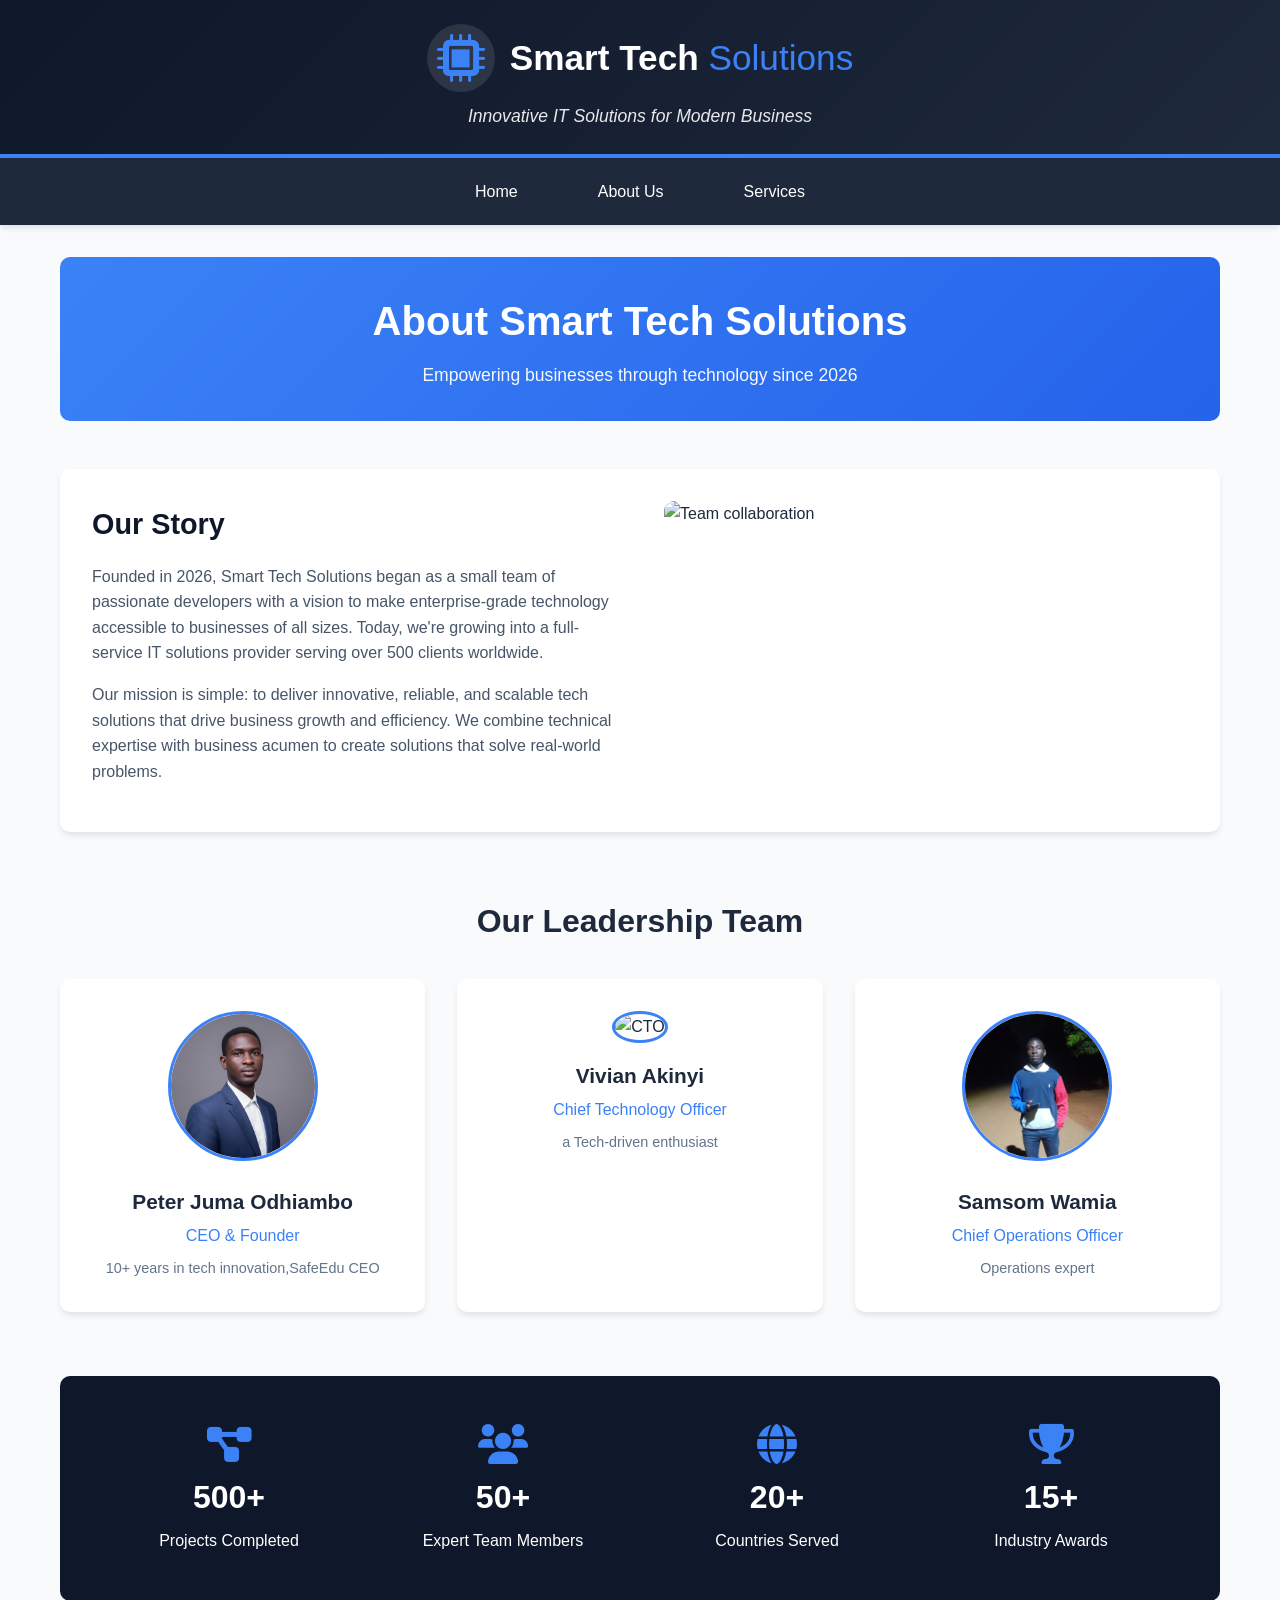
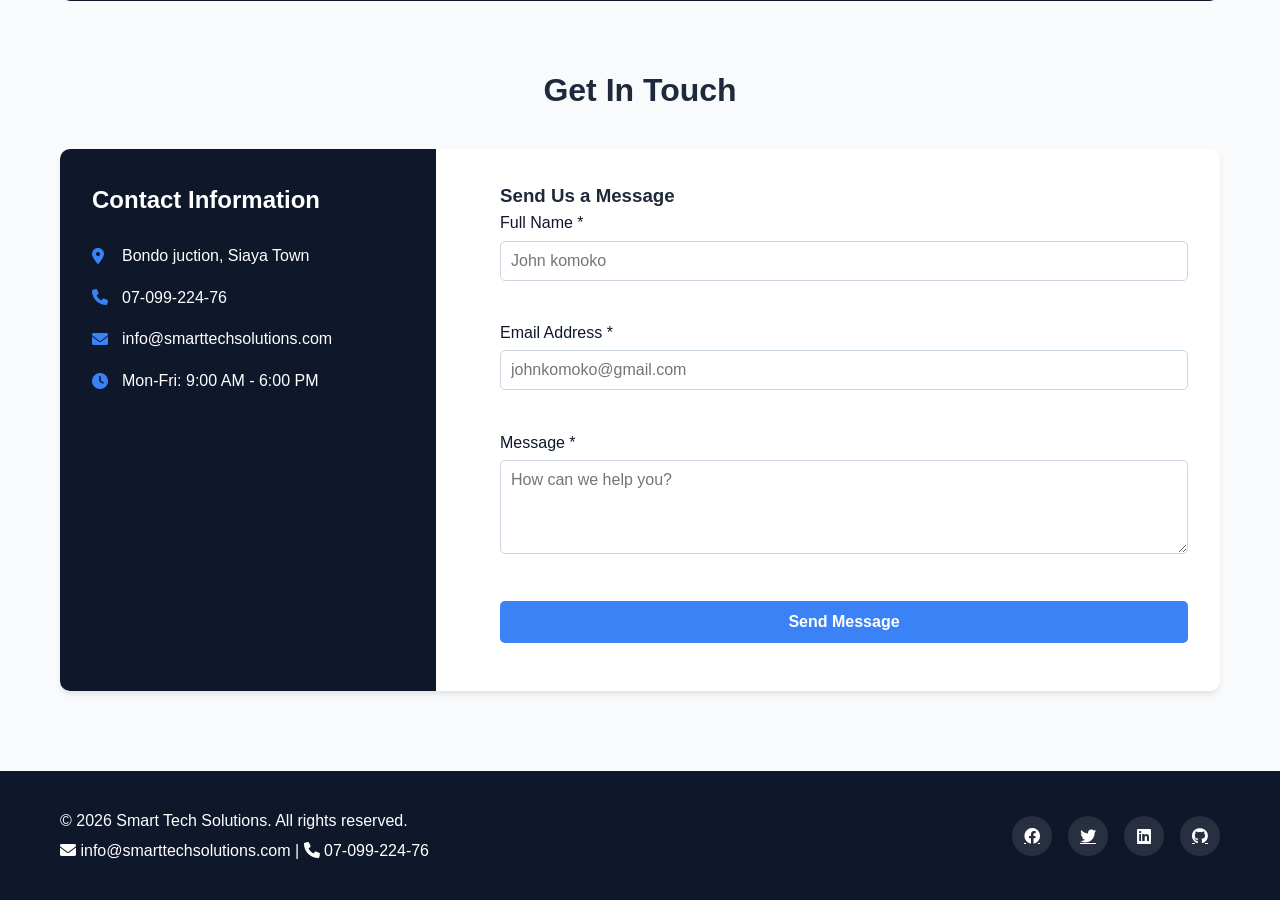
==== About.html @ 4528a43b "first commit" ====
<!DOCTYPE html>
<html lang="en">
<head>
    <meta charset="UTF-8">
    <meta name="viewport" content="width=device-width, initial-scale=1.0">
    <title>Smart Tech Solutions - About Us</title>
    <link rel="stylesheet" href="style.css">
    <link rel="stylesheet" href="https://cdnjs.cloudflare.com/ajax/libs/font-awesome/6.0.0-beta3/css/all.min.css">
</head>
<body>
    <header>
        <div class="container header-container">
            <div class="logo">
                <i class="fas fa-microchip"></i>
                <h1>Smart Tech <span>Solutions</span></h1>
            </div>
            <p class="tagline">Innovative IT Solutions for Modern Business</p>
        </div>
    </header>

    <nav>
        <div class="container nav-container">
            <ul class="nav-links">
                <li><a href="Home.html">Home</a></li>
                <li><a href="about.html" class="active">About Us</a></li>
                <li><a href="services.html">Services</a></li>
            </ul>
        </div>
    </nav>

    <main>
        <div class="container">
            <!-- About Hero -->
            <section class="page-header">
                <h2>About Smart Tech Solutions</h2>
                <p>Empowering businesses through technology since 2026</p>
            </section>

            <!-- Company Story -->
            <section class="about-story">
                <div class="story-content">
                    <h3>Our Story</h3>
                    <p>Founded in 2026, Smart Tech Solutions began as a small team of passionate developers with a vision to make enterprise-grade technology accessible to businesses of all sizes. Today, we're growing into a full-service IT solutions provider serving over 500 clients worldwide.</p>
                    <p>Our mission is simple: to deliver innovative, reliable, and scalable tech solutions that drive business growth and efficiency. We combine technical expertise with business acumen to create solutions that solve real-world problems.</p>
                </div>
                <div class="story-image">
                    <img src="https://images.unsplash.com/photo-1522071820081-009f0129c71c?w=600&auto=format&fit=crop" alt="Team collaboration">
                </div>
            </section>

            <!-- Team Section -->
            <section class="team">
                <h3>Our Leadership Team</h3>
                <div class="team-grid">
                    <div class="team-member">
                        <img src="images/image.png" alt="CEO">
                        <h4>Peter Juma Odhiambo</h4>
                        <p>CEO & Founder</p>
                        <p class="bio">10+ years in tech innovation,SafeEdu CEO</p>
                    </div>
                    <div class="team-member">
                        <img src="https://images.unsplash.com/photo-1573496359142-b8d87734a5a2?w=400&auto=format&fit=crop" alt="CTO">
                         <h4>Vivian Akinyi</h4>
                        <p>Chief Technology Officer</p>
                        <p class="bio">a Tech-driven enthusiast</p>
                    </div>
                    <div class="team-member">
                        <img src="images/sam.jpeg" alt="COO">
                        <h4>Samsom Wamia</h4>
                        <p>Chief Operations Officer</p>
                        <p class="bio">Operations expert</p>
                    </div>
                </div>
            </section>

            <!-- Stats Section -->
            <section class="stats">
                <div class="stat-item">
                    <i class="fas fa-project-diagram"></i>
                    <h4>500+</h4>
                    <p>Projects Completed</p>
                </div>
                <div class="stat-item">
                    <i class="fas fa-users"></i>
                    <h4>50+</h4>
                    <p>Expert Team Members</p>
                </div>
                <div class="stat-item">
                    <i class="fas fa-globe"></i>
                    <h4>20+</h4>
                    <p>Countries Served</p>
                </div>
                <div class="stat-item">
                    <i class="fas fa-trophy"></i>
                    <h4>15+</h4>
                    <p>Industry Awards</p>
                </div>
            </section>

            <!-- Contact Form Section (same as home page) -->
            <section class="contact-section">
                <h2>Get In Touch</h2>
                <div class="contact-container">
                    <div class="contact-info">
                        <h3>Contact Information</h3>
                        <p><i class="fas fa-map-marker-alt"></i>  Bondo juction, Siaya Town</p>
                        <p><i class="fas fa-phone"></i> 07-099-224-76</p>
                        <p><i class="fas fa-envelope"></i> info@smarttechsolutions.com</p>
                        <p><i class="fas fa-clock"></i> Mon-Fri: 9:00 AM - 6:00 PM</p>
                    </div>
                    <div class="contact-form">
                        <h3>Send Us a Message</h3>
                        <form id="contactForm">
                            <div class="form-group">
                                <label for="name">Full Name *</label>
                                <input type="text" id="name" name="name" placeholder="John komoko">
                                <small class="error-message" id="nameError"></small>
                            </div>
                            <div class="form-group">
                                <label for="email">Email Address *</label>
                                <input type="email" id="email" name="email" placeholder="johnkomoko@gmail.com">
                                <small class="error-message" id="emailError"></small>
                            </div>
                            <div class="form-group">
                                <label for="message">Message *</label>
                                <textarea id="message" name="message" rows="4" placeholder="How can we help you?"></textarea>
                                <small class="error-message" id="messageError"></small>
                            </div>
                            <button type="submit" class="btn-submit">Send Message</button>
                            <p id="formSuccess" class="success-message"></p>
                        </form>
                    </div>
                </div>
            </section>
        </div>
    </main>

    <footer>
        <div class="container footer-container">
            <div class="footer-info">
                <p>&copy; 2026 Smart Tech Solutions. All rights reserved.</p>
                <p><i class="fas fa-envelope"></i> info@smarttechsolutions.com | <i class="fas fa-phone"></i> 07-099-224-76</p>
            </div>
            <div class="social-links">
                <a href="#"><i class="fab fa-facebook"></i></a>
                <a href="#"><i class="fab fa-twitter"></i></a>
                <a href="#"><i class="fab fa-linkedin"></i></a>
                <a href="#"><i class="fab fa-github"></i></a>
            </div>
        </div>
    </footer>

    <script src="script.js"></script>
</body>
</html>
---- style.css ----
/* ===== style.css - Smart Tech Solutions ===== */

* {
    margin: 0;
    padding: 0;
    box-sizing: border-box;
    font-family: 'Segoe UI', Tahoma, Geneva, Verdana, sans-serif;
}

body {
    background-color: #f8fafc;
    color: #1e293b;
    line-height: 1.6;
    min-height: 100vh;
    display: flex;
    flex-direction: column;
}

.container {
    max-width: 1200px;
    margin: 0 auto;
    padding: 0 20px;
    width: 100%;
}

/* ===== Header Styles ===== */
header {
    background: linear-gradient(135deg, #0f172a 0%, #1e293b 100%);
    color: white;
    padding: 1.5rem 0;
    border-bottom: 4px solid #3b82f6;
}

.header-container {
    display: flex;
    flex-direction: column;
    align-items: center;
    text-align: center;
}

.logo {
    display: flex;
    align-items: center;
    gap: 15px;
    margin-bottom: 10px;
}

.logo i {
    font-size: 3rem;
    color: #3b82f6;
    background: rgba(255, 255, 255, 0.1);
    padding: 10px;
    border-radius: 50%;
}

.logo h1 {
    font-size: 2.2rem;
    font-weight: 600;
}

.logo h1 span {
    color: #3b82f6;
    font-weight: 300;
}

.tagline {
    font-size: 1.1rem;
    opacity: 0.9;
    font-style: italic;
}

/* ===== Navigation ===== */
nav {
    background-color: #1e293b;
    padding: 0.5rem 0;
    position: sticky;
    top: 0;
    z-index: 100;
    box-shadow: 0 4px 6px -1px rgba(0, 0, 0, 0.1);
}

.nav-container ul {
    display: flex;
    justify-content: center;
    list-style: none;
    gap: 2rem;
    flex-wrap: wrap;
}

.nav-links li a {
    color: white;
    text-decoration: none;
    font-weight: 500;
    padding: 0.8rem 1.5rem;
    border-radius: 30px;
    transition: all 0.3s ease;
    display: inline-block;
}

.nav-links li a:hover {
    background-color: #3b82f6;
    transform: translateY(-2px);
}

.nav-links li a.active {
    background-color: #3b82f6;
    box-shadow: 0 4px 10px rgba(59, 130, 246, 0.3);
}

/* ===== Main Content ===== */
main {
    flex: 1;
    padding: 2rem 0 3rem;
}

/* Hero Section */
.hero {
    display: grid;
    grid-template-columns: 1fr 1fr;
    gap: 3rem;
    align-items: center;
    margin-bottom: 4rem;
    background: white;
    border-radius: 20px;
    padding: 2rem;
    box-shadow: 0 10px 30px rgba(0, 0, 0, 0.05);
}

.hero-content h2 {
    font-size: 2.5rem;
    color: #0f172a;
    margin-bottom: 1rem;
    line-height: 1.2;
}

.hero-content p {
    font-size: 1.1rem;
    color: #475569;
    margin-bottom: 2rem;
}

.btn-primary {
    display: inline-block;
    background: #3b82f6;
    color: white;
    padding: 12px 30px;
    border-radius: 30px;
    text-decoration: none;
    font-weight: 600;
    transition: all 0.3s;
    border: none;
    cursor: pointer;
    box-shadow: 0 4px 10px rgba(59, 130, 246, 0.3);
}

.btn-primary:hover {
    background: #2563eb;
    transform: translateY(-2px);
    box-shadow: 0 6px 15px rgba(59, 130, 246, 0.4);
}

.hero-image img {
    width: 100%;
    border-radius: 10px;
    box-shadow: 0 20px 25px -5px rgba(0, 0, 0, 0.1);
}

/* Features Section */
.features {
    text-align: center;
    margin-bottom: 4rem;
}

.features h2 {
    font-size: 2rem;
    color: #0f172a;
    margin-bottom: 2rem;
    position: relative;
    display: inline-block;
}

.features h2:after {
    content: '';
    position: absolute;
    bottom: -10px;
    left: 50%;
    transform: translateX(-50%);
    width: 60px;
    height: 3px;
    background: #3b82f6;
}

.features-grid {
    display: grid;
    grid-template-columns: repeat(auto-fit, minmax(250px, 1fr));
    gap: 2rem;
    margin-top: 2rem;
}

.feature-card {
    background: white;
    padding: 2rem;
    border-radius: 10px;
    box-shadow: 0 4px 6px -1px rgba(0, 0, 0, 0.1);
    transition: transform 0.3s;
}

.feature-card:hover {
    transform: translateY(-5px);
    box-shadow: 0 20px 25px -5px rgba(0, 0, 0, 0.1);
}

.feature-card i {
    font-size: 2.5rem;
    color: #3b82f6;
    margin-bottom: 1rem;
}

.feature-card h3 {
    margin-bottom: 0.5rem;
    color: #0f172a;
}

/* Gallery / Image Row */
.image-row {
    display: grid;
    grid-template-columns: repeat(auto-fit, minmax(300px, 1fr));
    gap: 1.5rem;
    margin: 2rem 0;
}

.image-row img {
    width: 100%;
    height: 250px;
    object-fit: cover;
    border-radius: 10px;
    box-shadow: 0 4px 6px -1px rgba(0, 0, 0, 0.1);
    transition: transform 0.3s;
}

.image-row img:hover {
    transform: scale(1.02);
}

/* Page Header */
.page-header {
    text-align: center;
    margin-bottom: 3rem;
    padding: 2rem;
    background: linear-gradient(135deg, #3b82f6 0%, #2563eb 100%);
    color: white;
    border-radius: 10px;
}

.page-header h2 {
    font-size: 2.5rem;
    margin-bottom: 0.5rem;
}

.page-header p {
    font-size: 1.1rem;
    opacity: 0.95;
}

/* About Page */
.about-story {
    display: grid;
    grid-template-columns: 1fr 1fr;
    gap: 3rem;
    margin-bottom: 4rem;
    background: white;
    padding: 2rem;
    border-radius: 10px;
    box-shadow: 0 4px 6px -1px rgba(0, 0, 0, 0.1);
}

.story-content h3 {
    font-size: 1.8rem;
    color: #0f172a;
    margin-bottom: 1rem;
}

.story-content p {
    margin-bottom: 1rem;
    color: #475569;
}

.story-image img {
    width: 100%;
    border-radius: 10px;
    height: 100%;
    object-fit: cover;
}

/* Team Section */
.team {
    margin-bottom: 4rem;
}

.team h3 {
    text-align: center;
    font-size: 2rem;
    margin-bottom: 2rem;
}

.team-grid {
    display: grid;
    grid-template-columns: repeat(auto-fit, minmax(280px, 1fr));
    gap: 2rem;
}

.team-member {
    text-align: center;
    background: white;
    padding: 2rem;
    border-radius: 10px;
    box-shadow: 0 4px 6px -1px rgba(0, 0, 0, 0.1);
}

.team-member img {
    width: 150px;
    height: 150px;
    border-radius: 50%;
    object-fit: cover;
    margin-bottom: 1rem;
    border: 3px solid #3b82f6;
}

.team-member h4 {
    font-size: 1.3rem;
    margin-bottom: 0.3rem;
}

.team-member p {
    color: #3b82f6;
    font-weight: 500;
}

.team-member .bio {
    color: #64748b;
    font-size: 0.9rem;
    margin-top: 0.5rem;
}

/* Stats Section */
.stats {
    display: grid;
    grid-template-columns: repeat(auto-fit, minmax(200px, 1fr));
    gap: 2rem;
    margin-bottom: 4rem;
    background: #0f172a;
    padding: 3rem;
    border-radius: 10px;
    color: white;
}

.stat-item {
    text-align: center;
}

.stat-item i {
    font-size: 2.5rem;
    color: #3b82f6;
    margin-bottom: 0.5rem;
}

.stat-item h4 {
    font-size: 2rem;
    margin-bottom: 0.3rem;
}

/* Services Page */
.services-grid {
    display: grid;
    grid-template-columns: repeat(auto-fit, minmax(350px, 1fr));
    gap: 2rem;
    margin-bottom: 4rem;
}

.service-card {
    background: white;
    padding: 2rem;
    border-radius: 10px;
    box-shadow: 0 4px 6px -1px rgba(0, 0, 0, 0.1);
    transition: transform 0.3s;
}

.service-card:hover {
    transform: translateY(-5px);
    box-shadow: 0 20px 25px -5px rgba(0, 0, 0, 0.1);
}

.service-card i {
    font-size: 2.5rem;
    color: #3b82f6;
    margin-bottom: 1rem;
}

.service-card h3 {
    font-size: 1.4rem;
    margin-bottom: 1rem;
    color: #0f172a;
}

.service-card p {
    color: #475569;
    margin-bottom: 1rem;
}

.service-features {
    list-style: none;
}

.service-features li {
    margin: 0.5rem 0;
    color: #475569;
}

.service-features i {
    font-size: 1rem;
    color: #10b981;
    margin-right: 0.5rem;
}

/* Contact Section */
.contact-section {
    margin-top: 4rem;
}

.contact-section h2 {
    text-align: center;
    font-size: 2rem;
    margin-bottom: 2rem;
}

.contact-container {
    display: grid;
    grid-template-columns: 1fr 2fr;
    gap: 2rem;
    background: white;
    border-radius: 10px;
    overflow: hidden;
    box-shadow: 0 4px 6px -1px rgba(0, 0, 0, 0.1);
}

.contact-info {
    background: #0f172a;
    color: white;
    padding: 2rem;
}

.contact-info h3 {
    font-size: 1.5rem;
    margin-bottom: 1.5rem;
}

.contact-info p {
    margin: 1rem 0;
    display: flex;
    align-items: center;
    gap: 10px;
}

.contact-info i {
    color: #3b82f6;
    width: 20px;
}

.contact-form {
    padding: 2rem;
}

.form-group {
    margin-bottom: 1rem;
}

.form-group label {
    display: block;
    margin-bottom: 0.3rem;
    font-weight: 500;
    color: #0f172a;
}

.form-group input,
.form-group textarea {
    width: 100%;
    padding: 10px;
    border: 1px solid #cbd5e1;
    border-radius: 5px;
    font-size: 1rem;
    transition: border-color 0.3s;
}

.form-group input:focus,
.form-group textarea:focus {
    outline: none;
    border-color: #3b82f6;
    box-shadow: 0 0 0 3px rgba(59, 130, 246, 0.1);
}

.error-message {
    color: #dc2626;
    font-size: 0.85rem;
    margin-top: 0.2rem;
    display: block;
    min-height: 20px;
}

.success-message {
    color: #10b981;
    font-weight: 500;
    margin-top: 1rem;
    text-align: center;
}

.btn-submit {
    background: #3b82f6;
    color: white;
    border: none;
    padding: 12px 30px;
    border-radius: 5px;
    font-size: 1rem;
    font-weight: 600;
    cursor: pointer;
    transition: all 0.3s;
    width: 100%;
}

.btn-submit:hover {
    background: #2563eb;
}

/* Footer */
footer {
    background: #0f172a;
    color: white;
    padding: 2rem 0;
    margin-top: 2rem;
}

.footer-container {
    display: flex;
    justify-content: space-between;
    align-items: center;
    flex-wrap: wrap;
    gap: 1rem;
}

.footer-info p {
    margin: 0.3rem 0;
}

.social-links {
    display: flex;
    gap: 1rem;
}

.social-links a {
    color: white;
    background: rgba(255, 255, 255, 0.1);
    width: 40px;
    height: 40px;
    border-radius: 50%;
    display: flex;
    align-items: center;
    justify-content: center;
    transition: all 0.3s;
}

.social-links a:hover {
    background: #3b82f6;
    transform: translateY(-3px);
}

/* Responsive Design */
@media (max-width: 768px) {
    .hero {
        grid-template-columns: 1fr;
    }
    
    .about-story {
        grid-template-columns: 1fr;
    }
    
    .contact-container {
        grid-template-columns: 1fr;
    }
    
    .nav-container ul {
        gap: 0.5rem;
    }
    
    .nav-links li a {
        padding: 0.5rem 1rem;
        font-size: 0.9rem;
    }
    
    .logo h1 {
        font-size: 1.8rem;
    }
    
    .stats {
        grid-template-columns: 1fr 1fr;
    }
}

@media (max-width: 480px) {
    .stats {
        grid-template-columns: 1fr;
    }
    
    .footer-container {
        flex-direction: column;
        text-align: center;
    }
    
    .hero-content h2 {
        font-size: 2rem;
    }
}
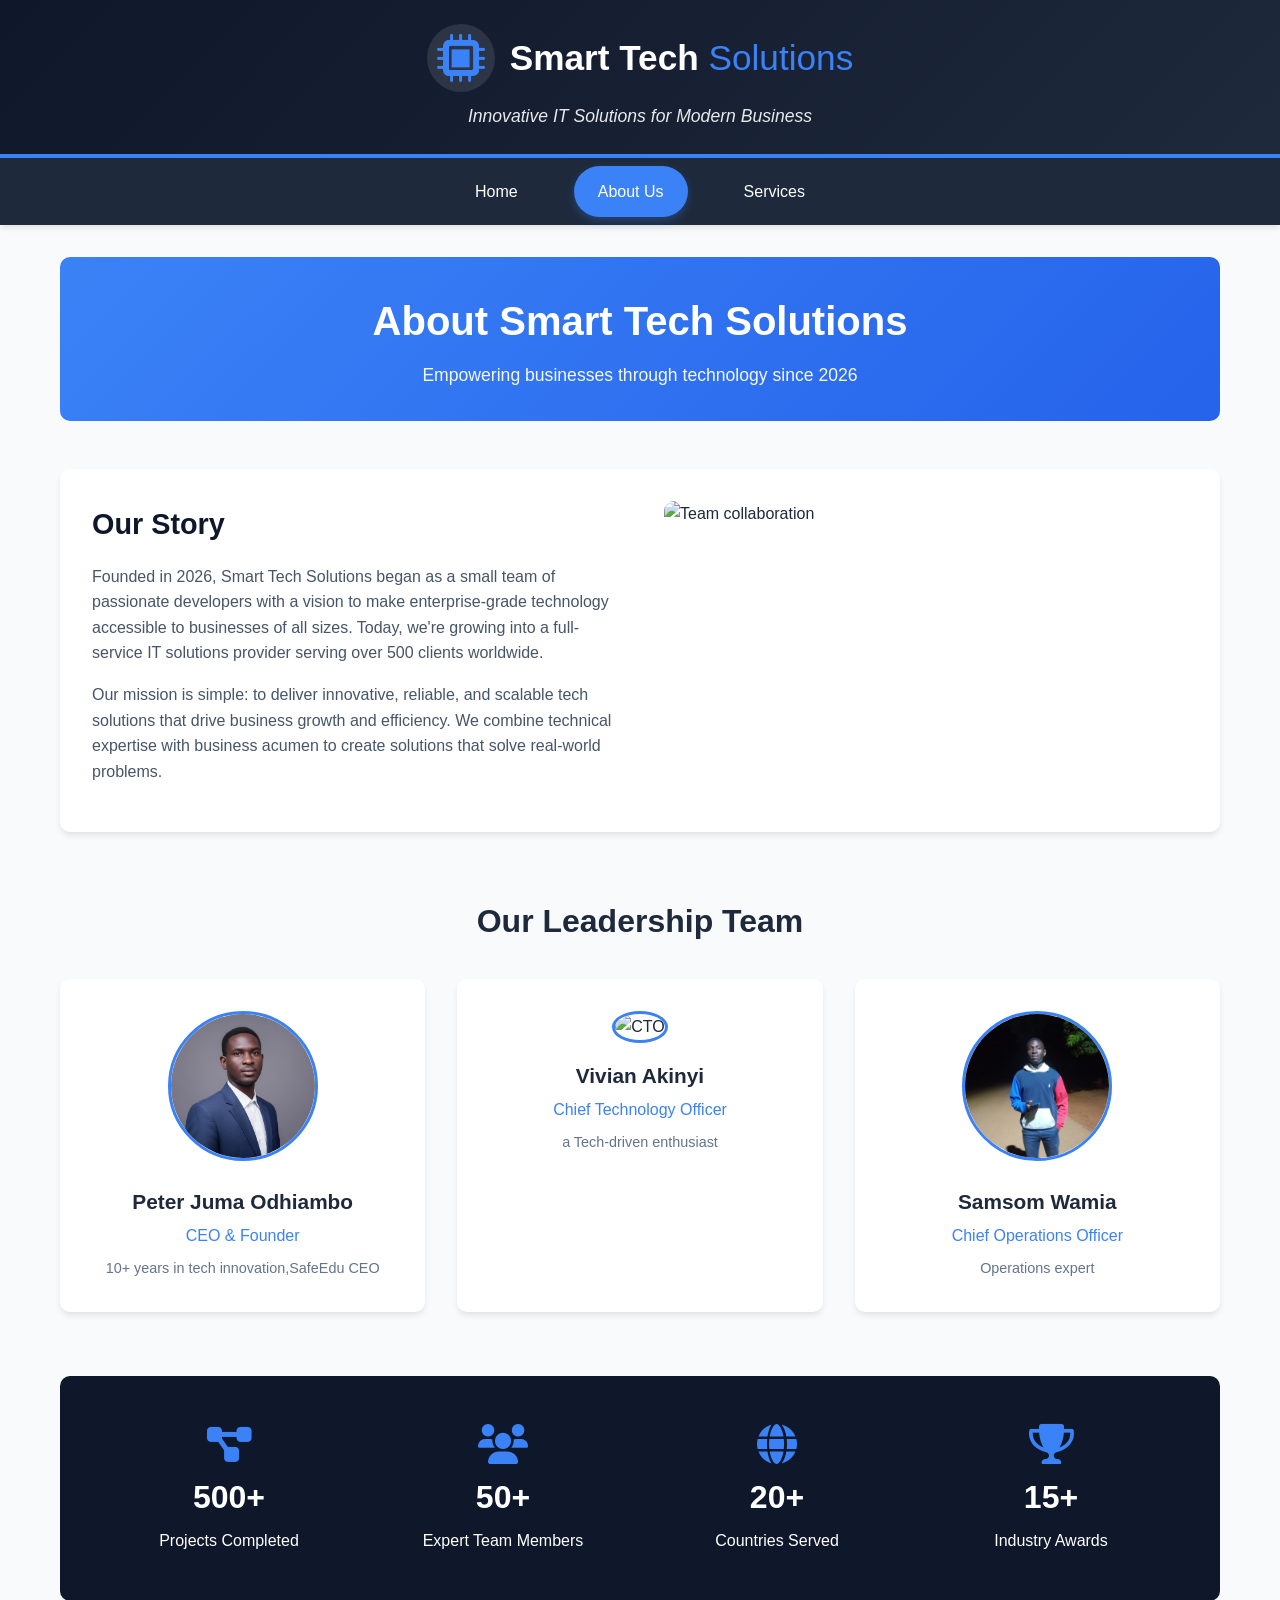
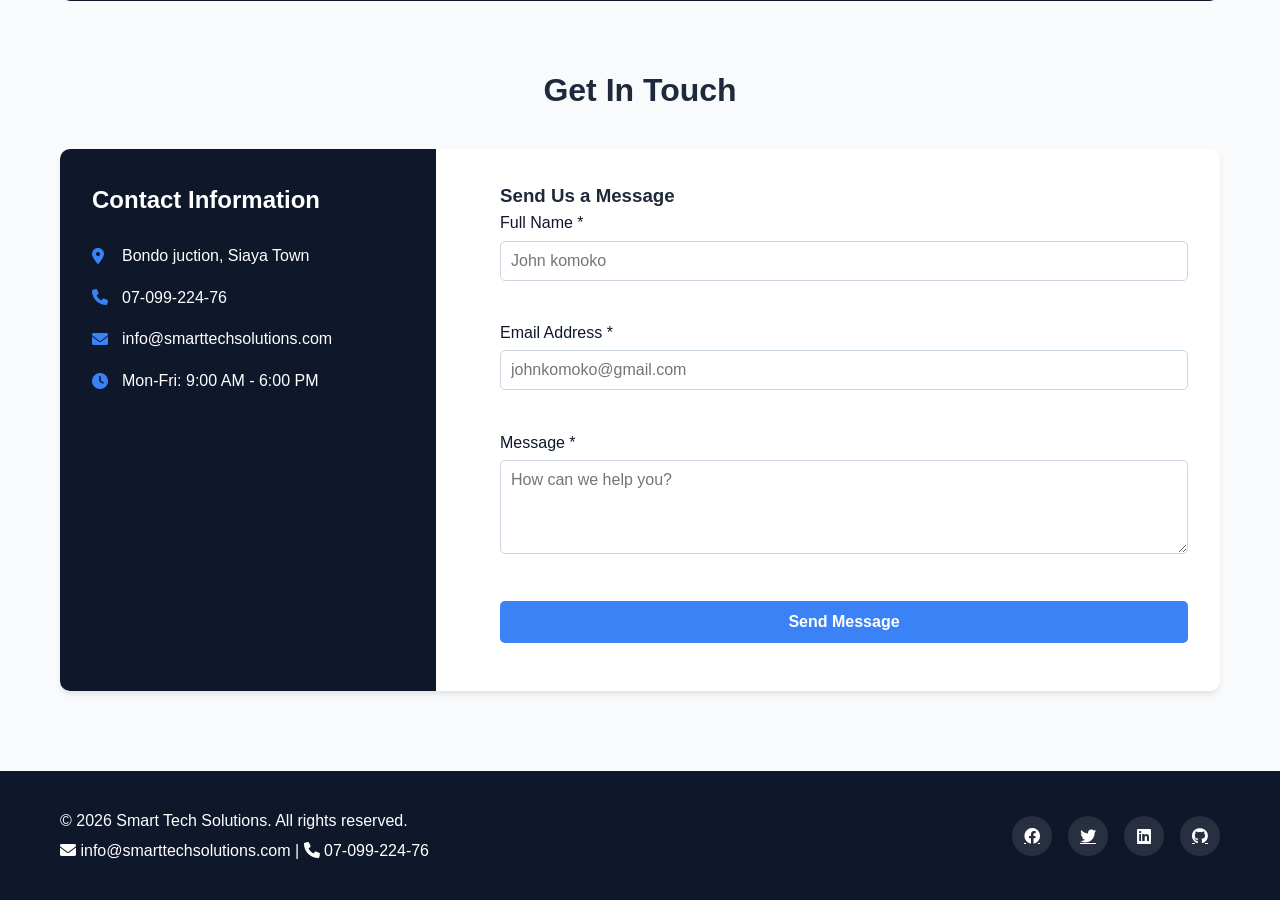
==== commit 1c0ff113: "modified about and services pages" ====
--- a/About.html
+++ b/About.html
@@ -21,9 +21,9 @@
     <nav>
         <div class="container nav-container">
             <ul class="nav-links">
-                <li><a href="Home.html">Home</a></li>
-                <li><a href="about.html" class="active">About Us</a></li>
-                <li><a href="services.html">Services</a></li>
+                <li><a href="index.html">Home</a></li>
+                <li><a href="About.html" class="active">About Us</a></li>
+                <li><a href="Services.html">Services</a></li>
             </ul>
         </div>
     </nav>
